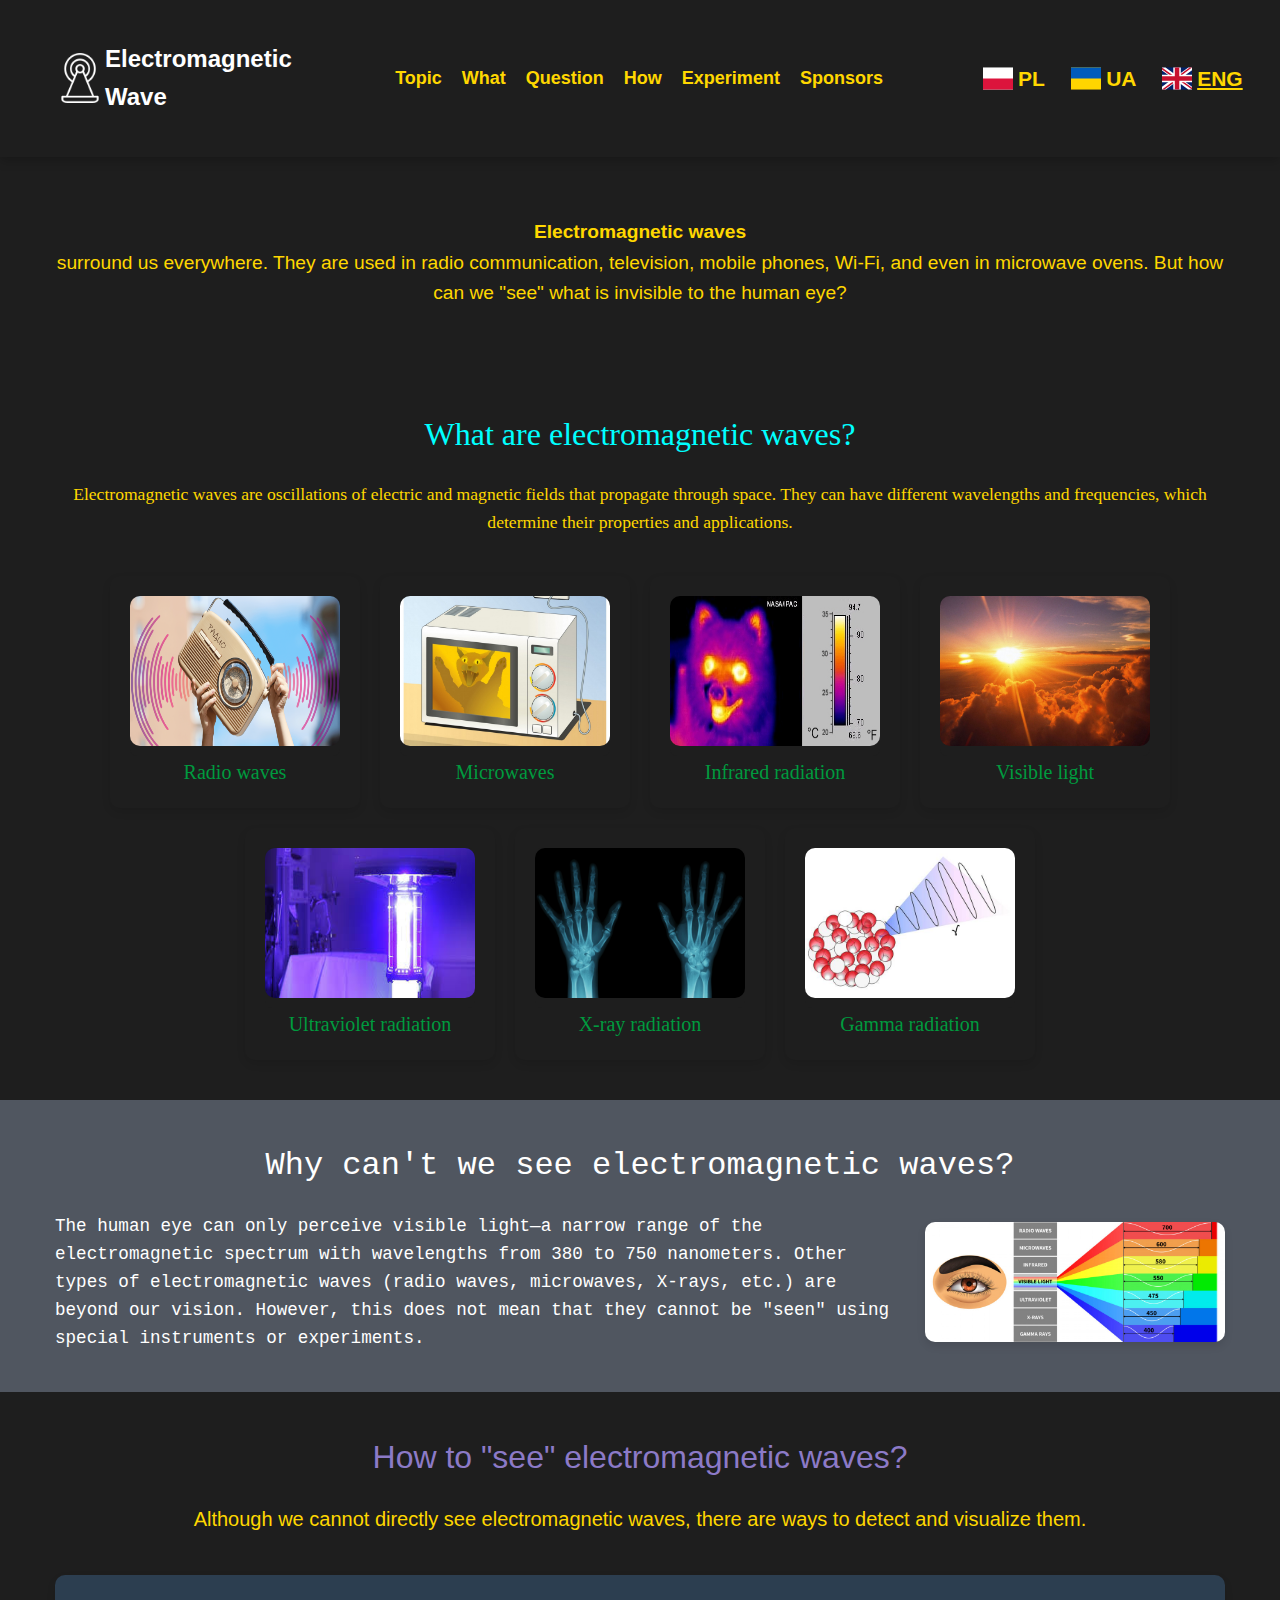
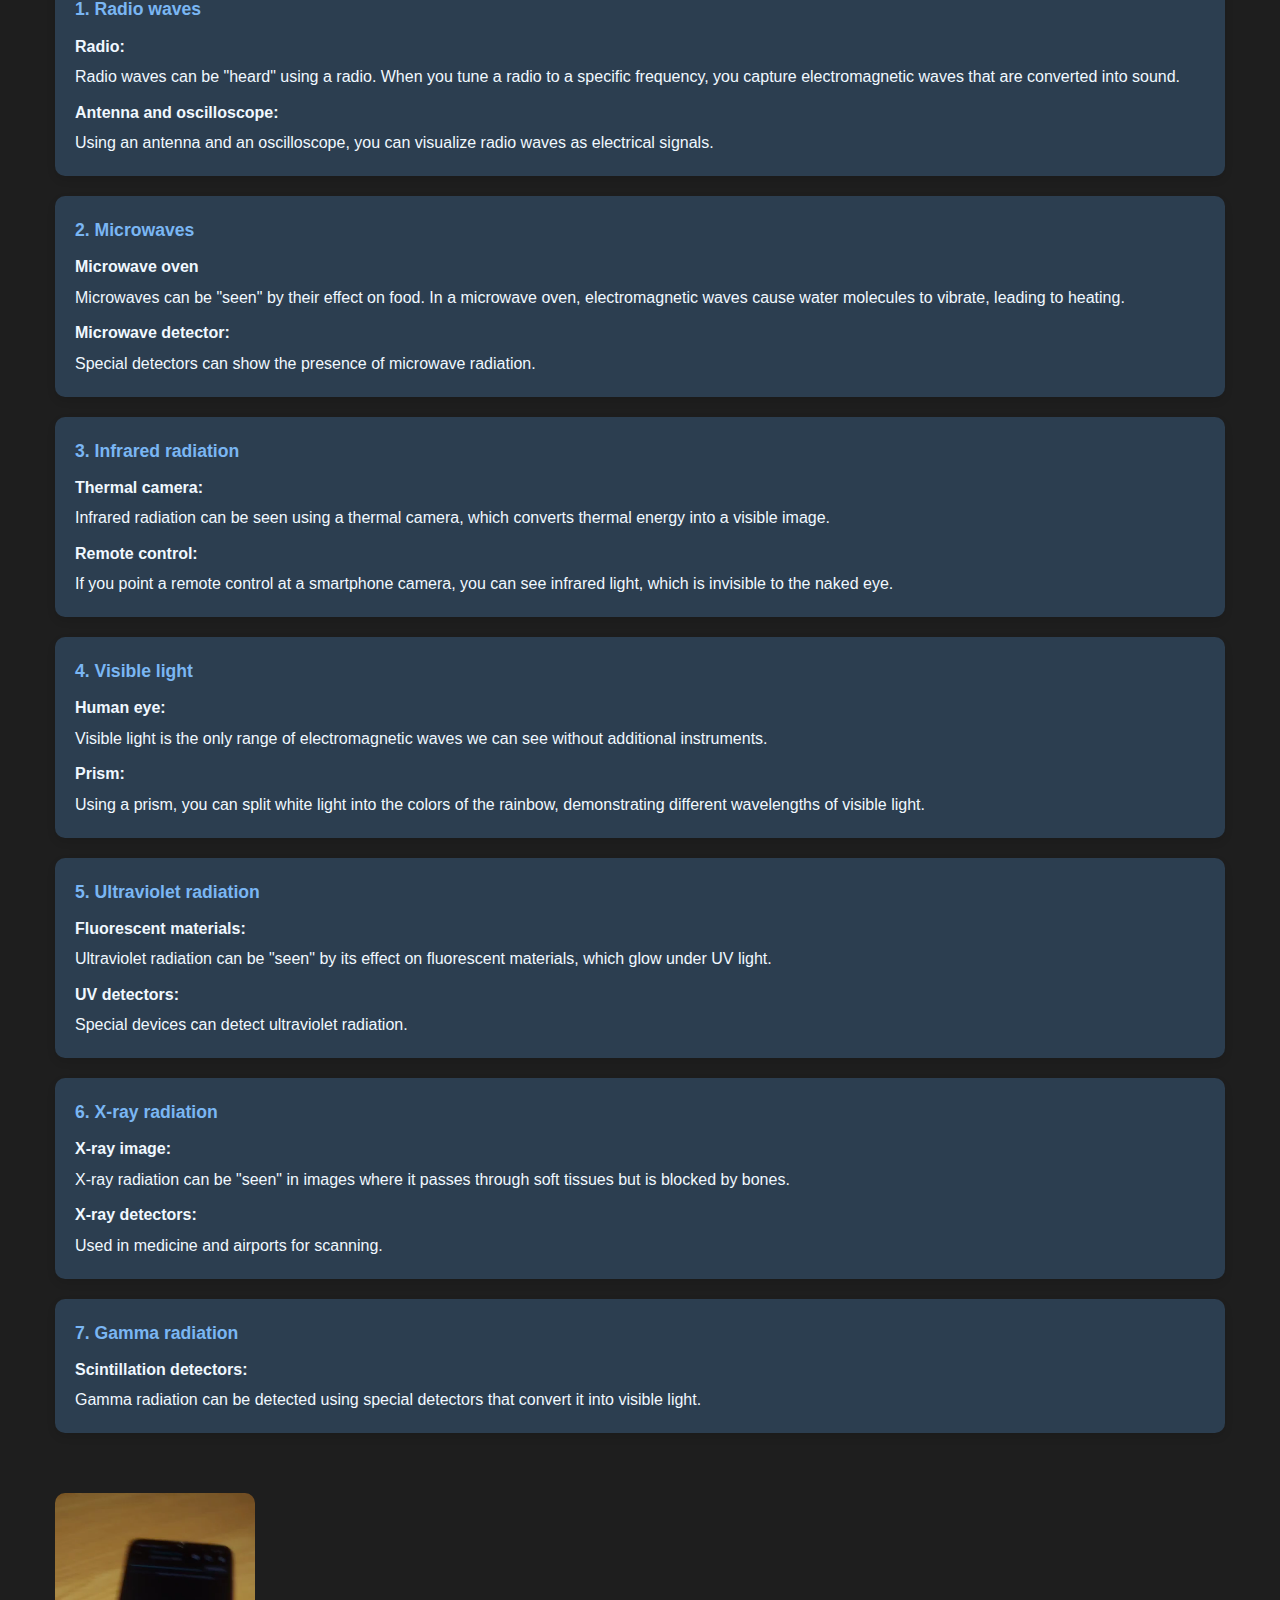
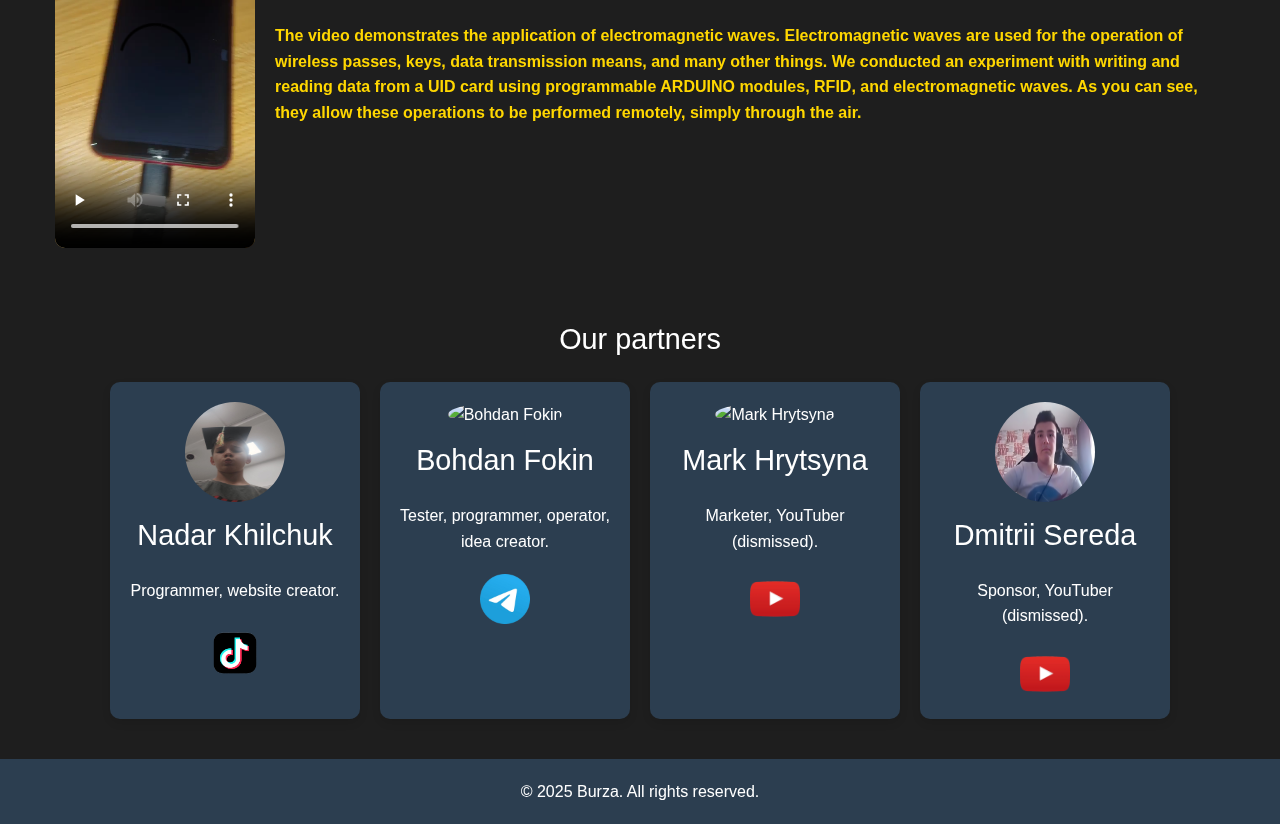
==== eng.html @ 06b34a4d "Initial commit" ====
<!DOCTYPE html>
<html lang="en">
<head>
    <meta charset="UTF-8">
    <meta name="viewport" content="width=device-width, initial-scale=1.0">
    <title>Electromagnetic Wave</title>
    <link rel="icon" type="image/png" href="./images/magnet.png">
    <link rel="stylesheet" href="./css/reset.css">
    <link rel="stylesheet" href="https://cdnjs.cloudflare.com/ajax/libs/modern-normalize/1.0.0/modern-normalize.min.css"/>
    <link rel="stylesheet" href="./css/styles.css">
</head>
<body>
    <header class="header-en">
        <div class="header-en-container container">
            <div class="header-en-block-logo">
                <a href="./index.html" class="header-en-logo">
                    <img class="header-en-image" src="./images/logo-white.png" alt="Logo">
                    <div class="header-en-logotyp">Electromagnetic Wave</div>
                </a>
            </div>
            <div class="header-en-tablet">
              <nav class="header-en-navigation">
                    <a class="header-en-link" href="#nav1">Topic</a>
                    <a class="header-en-link" href="#nav2">What</a>
                    <a class="header-en-link" href="#nav3">Question</a>
                    <a class="header-en-link" href="#nav4">How</a>
                    <a class="header-en-link" href="#nav5">Experiment</a>
                    <a class="header-en-link" href="#nav6">Sponsors</a>
                    </nav>
            <ul class="header-en-list">
                <li class="header-en-item pl-item">
                    <img src="./images/pl.svg" alt="pl">
                    <a href="./index.html" class="header-en-pl">PL</a>
                </li>
                <li class="header-en-item ua-item">
                    <img src="./images/ua.svg" alt="ua">
                    <a href="./ua.html" class="header-en-ua">UA</a>
                </li>
                <li class="header-en-item ang-item">
                    <img src="./images/gb.svg" alt="ang">
                    <a href="./eng.html" class="header-en-ang">ENG</a>
                </li>
            </ul>
        </div>
        </div>
    </header>
    <main class="page-en">
    <section id="nav1" class="start-en">
            <div class="start-en-container container">
            <h2 class="start-en-text">
                    <p class="start-en-boss-text">Electromagnetic waves</p> surround us everywhere. They are used in radio communication, television, mobile phones, Wi-Fi, and even in microwave ovens. But how can we "see" what is invisible to the human eye?
                </h2>
            </div>
    </section>
    <section id="nav2" class="overlord-en">
            <div class="overlord-en-container container">
                <div class="overlord-en-block-boss">
                    <h1 class="overlord-en-title">What are electromagnetic waves?</h1>
                    <p class="overlord-en-description">
                    Electromagnetic waves are oscillations of electric and magnetic fields that propagate through space. They can have different wavelengths and frequencies, which determine their properties and applications.
                    </p>
                </div>
                <ul class="overlord-en-list">
                    <li class="overlord-en-item">
                        <div class="overlord-en-overlay-block">
                                <img class="overlord-en-photo" src="./images/radio1.png" alt="Radio waves">
                            <div class="overlord-en-overlay">
                                <h4 class="overlord-en-description">Used to transmit signals over long distances.</h4>
                            </div>
                        </div>
                        <h4 class="overlord-en-h4">Radio waves</h4>
                    </li>
                    <li class="overlord-en-item">
                        <div class="overlord-en-overlay-block">
                                <img class="overlord-en-photo" src="./images/mikrovolny2.jpg" alt="Microwaves">
                            <div class="overlord-en-overlay">
                                <h4 class="overlord-en-description">Used in satellite communication and microwave ovens.</h4>
                            </div>
                        </div>
                        <h4 class="overlord-en-h4">Microwaves</h4>
                    </li>
                    <li class="overlord-en-item">
                        <div class="overlord-en-overlay-block">
                                <img class="overlord-en-photo" src="./images/infra3.jpg" alt="Infrared radiation">
                            <div class="overlord-en-overlay">
                                <h4 class="overlord-en-description">Used in remote controls and thermal cameras.</h4>
                            </div>
                        </div>
                        <h4 class="overlord-en-h4">Infrared radiation</h4>
                    </li>
                    <li class="overlord-en-item">
                        <div class="overlord-en-overlay-block">
                                <img class="overlord-en-photo" src="./images/svet4.png" alt="Visible light">
                            <div class="overlord-en-overlay">
                                <h4 class="overlord-en-description">The only range of electromagnetic waves we can see.</h4>
                            </div>
                        </div>
                        <h4 class="overlord-en-h4">Visible light</h4>
                    </li>
                    <li class="overlord-en-item">
                        <div class="overlord-en-overlay-block">
                                <img class="overlord-en-photo" src="./images/ultrafiolet5.jpg" alt="Ultraviolet radiation">
                            <div class="overlord-en-overlay">
                                <h4 class="overlord-en-description">Used in medicine and disinfection.</h4>
                            </div>
                        </div>
                        <h4 class="overlord-en-h4">Ultraviolet radiation</h4>
                    </li>
                    <li class="overlord-en-item">
                        <div class="overlord-en-overlay-block">
                                <img class="overlord-en-photo" src="./images/rentgen6.jpg" alt="X-ray radiation">
                            <div class="overlord-en-overlay">
                                <h4 class="overlord-en-description">Used in medicine for diagnostics.</h4>
                            </div>
                        </div>
                        <h4 class="overlord-en-h4">X-ray radiation</h4>
                    </li>
                    <li class="overlord-en-item">
                        <div class="overlord-en-overlay-block">
                                <img class="overlord-en-photo" src="./images/gamma7.jpg" alt="Gamma radiation">
                            <div class="overlord-en-overlay">
                                <h4 class="overlord-en-description">Used in scientific research and medicine.</h4>
                            </div>
                        </div>
                        <h4 class="overlord-en-h4">Gamma radiation</h4>
                    </li>
                </ul>
            </div>
    </section>
<section id="nav3" class="dragon-en">
    <div class="dragon-en-container container">
        <h2 class="dragon-en-title">Why can't we see electromagnetic waves?</h2>
        <div class="dragon-en-block">
            <p class="dragon-en-text">
            The human eye can only perceive visible light—a narrow range of the electromagnetic spectrum with wavelengths from 380 to 750 nanometers. Other types of electromagnetic waves (radio waves, microwaves, X-rays, etc.) are beyond our vision. However, this does not mean that they cannot be "seen" using special instruments or experiments.
            </p>
            <img class="dragon-en-photo" src="./images/visible-light.jpg" alt="Visible light">
        </div>
    </div>
</section>
<section id="nav4" class="hero-en">
    <div class="hero-en-container container">
        <h1 class="hero-en-title">How to "see" electromagnetic waves?</h1>
        <p class="hero-en-description">Although we cannot directly see electromagnetic waves, there are ways to detect and visualize them.</p>
<ul class="hero-en-list">
    <li class="hero-en-item">
        <h3 class="hero-en-text">1. Radio waves</h3>
        <div class="hero-en-block-text">
            <p class="hero-en-text">
                <p class="hero-en-text-big">
                    Radio:
                </p>
                Radio waves can be "heard" using a radio. When you tune a radio to a specific frequency, you capture electromagnetic waves that are converted into sound.
            </p>
            <p class="hero-en-text">
                <p class="hero-en-text-big">
                    Antenna and oscilloscope:
                </p>
                Using an antenna and an oscilloscope, you can visualize radio waves as electrical signals.
            </p>
        </div>
    </li>
    <li class="hero-en-item">
        <h3 class="hero-en-text">2. Microwaves</h3>
        <div class="hero-en-block-text">
            <p class="hero-en-text">
                <p class="hero-en-text-big">Microwave oven</p>
                Microwaves can be "seen" by their effect on food. In a microwave oven, electromagnetic waves cause water molecules to vibrate, leading to heating.
            </p>
            <p class="hero-en-text">
                <p class="hero-en-text-big">Microwave detector:</p> 
                Special detectors can show the presence of microwave radiation.
            </p>
        </div>
    </li>
    <li class="hero-en-item">
        <h3 class="hero-en-text">3. Infrared radiation</h3>
        <div class="hero-en-block-text">
            <p class="hero-en-text">
                <p class="hero-en-text-big">Thermal camera:</p>
                Infrared radiation can be seen using a thermal camera, which converts thermal energy into a visible image.
            </p>
            <p class="hero-en-text">
                <p class="hero-en-text-big">Remote control:</p> 
                If you point a remote control at a smartphone camera, you can see infrared light, which is invisible to the naked eye.
            </p>
        </div>
    </li>
    <li class="hero-en-item">
        <h3 class="hero-en-text">4. Visible light</h3>
        <div class="hero-en-block-text">
            <p class="hero-en-text">
                <p class="hero-en-text-big">Human eye:</p>
                Visible light is the only range of electromagnetic waves we can see without additional instruments.
            </p>
            <p class="hero-en-text">
                <p class="hero-en-text-big">Prism:</p> 
                Using a prism, you can split white light into the colors of the rainbow, demonstrating different wavelengths of visible light.
            </p>
        </div>
    </li>
    <li class="hero-en-item">
        <h3 class="hero-en-text">5. Ultraviolet radiation</h3>
        <div class="hero-en-block-text">
            <p class="hero-en-text">
                <p class="hero-en-text-big">Fluorescent materials:</p>
                Ultraviolet radiation can be "seen" by its effect on fluorescent materials, which glow under UV light.
            </p>
            <p class="hero-en-text">
                <p class="hero-en-text-big">UV detectors:</p> 
                Special devices can detect ultraviolet radiation.
            </p>
        </div>
    </li>
    <li class="hero-en-item">
        <h3 class="hero-en-text">6. X-ray radiation</h3>
        <div class="hero-en-block-text">
            <p class="hero-en-text">
                <p class="hero-en-text-big">X-ray image:</p>
                X-ray radiation can be "seen" in images where it passes through soft tissues but is blocked by bones.
            </p>
            <p class="hero-en-text">
                <p class="hero-en-text-big">X-ray detectors:</p> 
                Used in medicine and airports for scanning.
            </p>
        </div>
    </li>
    <li class="hero-en-item">
        <h3 class="hero-en-text">7. Gamma radiation</h3>
        <div class="hero-en-block-text">
            <p class="hero-en-text">
                <p class="hero-en-text-big">Scintillation detectors:</p>
                Gamma radiation can be detected using special detectors that convert it into visible light.
            </p>
        </div>
    </li>
</ul>
    </div>
</section>
<section id="nav5" class="hydra-en">
    <div class="hydra-en-container container">
        <div class="hydra-en-block">
            <video class="hydra-en-video" controls src="./video/eksperyment.mp4"></video>
        </div>
        <p class="hydra-en-text">
            The video demonstrates the application of electromagnetic waves. Electromagnetic waves are used for the operation of wireless passes, keys, data transmission means, and many other things. We conducted an experiment with writing and reading data from a UID card using programmable ARDUINO modules, RFID, and electromagnetic waves. As you can see, they allow these operations to be performed remotely, simply through the air.
        </p>
    </div>
</section>
<section id="nav6" class="sponsors-en">
    <div class="sponsors-en-conainer container">
       <div class="sponsors-en-wrapper">
         <h2 class="sponsors-en-title">
            Our partners
         </h2>
       </div>
       <ul class="sponsors-en-list">
          <li class="sponsors-en-item item-partners">
          <div class="sponsors-en-image">
          <img
          class="sponsors-en-photo"
          src="./images/sigma.png"
          alt="Nadar Khilchuk"
          />
          </div>
          <h3 class="sponsors-en-title">
         Nadar Khilchuk
          </h3>
          <p class="sponsors-en-text">
            Programmer, website creator.
        </p>
        <div class="sponsors-en-block-social">
        <a href="https://www.tiktok.com/@xlega4" class="sponsors-en-link" target="_blank">
          <img src="./images/logo-tt.png" alt="Logo-TikTok" class="sponsors-en-logotyp logotyp-tt">
        </a>
        </div>
          </li>
          <li class="sponsors-en-item item-partners">
             <div class="sponsors-en-image">
             <img
             class="sponsors-en-photo"
             src="./images/bodia999.png"
             alt="Bohdan Fokin"
             />
             </div>
             <h3 class="sponsors-en-title">
                Bohdan Fokin
             </h3>
             <p class="sponsors-en-text">
                Tester, programmer, operator, idea creator.
            </p>
            <div class="sponsors-en-block-social">
            <a href="https://t.me/Crypto_Panda7" class="sponsors-en-link" target="_blank">
                <img src="./images/logo-tg.png" alt="Telegram" class="sponsors-en-logotyp">
             </a>
            </div>
             </li>
          <li class="sponsors-en-item item-partners">
             <div class="sponsors-en-image">
             <img
             class="sponsors-en-photo"
             src="./images/mark.png"
             alt="Mark Hrytsyna"
             />
             </div>
             <h3 class="sponsors-en-title">
                Mark Hrytsyna
             </h3>
             <p class="sponsors-en-text">
                Marketer, YouTuber (dismissed).
            </p>
            <div class="sponsors-en-block-social">
            <a href="https://www.youtube.com/@hard3900" class="sponsors-en-link" target="_blank">
                <img src="./images/logo-yt.webp" alt="Logo-Youtube" class="sponsors-en-logotyp">
             </a>
            </div>
             </li>
             <li class="sponsors-en-item item-partners">
                <div class="sponsors-en-image">
                   <img
                   class="sponsors-en-photo"
                   src="./images/dima.png"
                   alt="Dmitrii Sereda"
                   />
                </div>
                <h3 class="sponsors-en-title">
                    Dmitrii Sereda
                </h3>
                <p class="sponsors-en-text">
                    Sponsor, YouTuber (dismissed).
                </p>
                <div class="sponsors-en-block-social">
                <a href="https://www.youtube.com/@XDIMA228" class="sponsors-en-link" target="_blank">
                     <img src="./images/logo-yt.webp" alt="Logo-Youtube" class="sponsors-en-logotyp">
                  </a>
                </div>
                </li>
          </ul>
    </div>
 </section>
</main>
<footer class="footer-en">
   <div class="footer-en-container container">
       <p>&copy; 2025 Burza. All rights reserved.</p>
   </div>
</footer>
</body>
</html>
---- css/styles.css ----
body {
    font-family: Arial, sans-serif;
    background-color: #1E1E1E;
    color: #FFD700;
    line-height: 1.6;
    margin: 0;
    padding: 0;
}
html { 
    scroll-behavior: smooth;
}

.container {
    max-width: 1200px;
	margin: 0 auto;
	padding: 0 15px;
}
a {
    text-decoration: none;
}
  
  .header-pl {
    color: #FFD700;
    padding: 40px 0;
    box-shadow: 0 4px 10px rgba(0, 0, 0, 0.2);
    display: flex;
    justify-content: space-around;
  }
  
  .header-pl-container {
    display: flex;
    justify-content: space-between;
    align-items: center;
  }
  
 
  .header-pl-logo {
    display: flex;
align-items: center;
  }
  .header-pl-image {
   display: flex;
   align-items: center;
   max-width: 50px;
   max-height: 50px;
  }
  
  .header-pl-logotyp {
    font-size: 1.5rem;
    font-weight: bold;
    color: #ffffff;
 display: flex;
 align-items: center;
  }
  .header-pl-tablet {
        display: flex;
  }
  .header-pl-navigation {
    display: flex;
    gap: 20px;
    padding-left: 50px;
    align-items: center;
font-weight: 600;
  }
  .header-pl-link {
    color: #FFD700;
    font-size: 18px;
  }
 
  
  .header-pl-list-language {
    display: flex;
    gap: 10px;
  }
  
  .header-pl-list {
    display: flex;
    gap: 40px;
    align-items: center;
    font-size: 21px;
    font-weight: 600;
}
.header-pl-item {
    display: flex;
    gap: 5px;
}
.header-pl-pl {
    color: #FFD700;
    text-decoration: underline;
}
.header-pl-ua {
    color: #FFD700;
}
.header-pl-ang {
    color: #FFD700;
}
.header-pl-pl,
.header-pl-ua,
.header-pl-ang {
    transition: color 0.5s ease;
}

.header-pl-pl:hover ,
.header-pl-ua:hover ,
.header-pl-ang:hover  {
color: #4619d0;
}
  /* 3. Стили для раздела "start-pl" */
  .start-pl {
    padding: 40px 0;
    text-align: center;
    font-family: 'Franklin Gothic Medium', 'Arial Narrow', Arial, sans-serif;
  }
  
  .start-pl-text {
    font-size: 1.2rem;
    margin: 20px 0;
  }
  .start-pl-boss-text {
 font-weight: 600;
  }
  .start-pl-photo {
    margin-top: 20px;
    border-radius: 10px;
    box-shadow: 0 4px 8px rgba(0, 0, 0, 0.1);
  }
  
  /* 4. Стили для раздела "overlord-pl" */
  .overlord-pl {
    padding: 40px 0;
    font-family: Cambria, Cochin, Georgia, Times, 'Times New Roman', serif;
  }
  
  .overlord-pl-title {
    font-size: 2rem;
    text-align: center;
    margin-bottom: 20px;
    color: aqua;
  }
  
  .overlord-pl-description {
    font-size: 1.1rem;
    text-align: center;
    margin-bottom: 40px;
  }
  .overlord-pl-h4 {
    text-align: center;
    font-size: 20px;
    color: #009a3e;
  }


  .overlord-pl-list {
    display: flex;
    flex-wrap: wrap;
    gap: 20px;
    justify-content: center;
  }
  
  .overlord-pl-item {
    border-radius: 10px;
    padding: 20px;
    width: 250px;
    text-align: center;
    box-shadow: 0 4px 8px rgba(0, 0, 0, 0.1);
  }
  
  .overlord-pl-photo {
    border-radius: 10px;
    margin-bottom: 10px;
    border-radius: 10px;
    width: 370px;
    height: 150px;
  }
  
  .overlord-pl-overlay-block {
    position: relative;
    overflow: hidden;
    border-radius: 7px;
    background-color: #1E1E1E;
  }
  
  .overlord-pl-overlay {
    position: absolute;
    top: 0;
    left: 0;
    right: 0;
    bottom: 0;
    color: #fff;
    display: flex;
    align-items: center;
    justify-content: center;
    
    opacity: 0;
    background-color: #2e1382;
    transition: opacity 0.3s ease;
   
  }
  
  .overlord-pl-overlay-block:hover .overlord-pl-overlay {
    opacity: 1;
    border-radius: 7px;
  }
  
  /* 5. Стили для раздела "dragon-pl" */
  .dragon-pl {
    font-family: 'Courier New', Courier, monospace;
    padding: 40px 0;
    background-color: #505660;
    width: 100%;
    color: #fff;
  }
  
  .dragon-pl-title {
    font-size: 2rem;
    text-align: center;
    margin-bottom: 20px;
  }
  
  .dragon-pl-block {
    display: flex;
    align-items: center;
    gap: 20px;
  }
  
  .dragon-pl-text {
    font-size: 1.1rem;
    flex: 1;
  }
  
  .dragon-pl-photo {
    width: 300px;
    border-radius: 10px;
    box-shadow: 0 4px 8px rgba(0, 0, 0, 0.1);
  }
  
  /* 6. Стили для раздела "hero-pl" */
  .hero-pl {
    padding: 40px 0;
  }
  
  .hero-pl-title {
    font-size: 2rem;
    text-align: center;
    margin-bottom: 20px;
    color: #8c7ac7;
  }
  
  .hero-pl-description {
    font-size: 20px;
    text-align: center;
    margin-bottom: 40px;
    
  }
  
  .hero-pl-list {
    display: flex;
    flex-direction: column;
    gap: 20px;
  }
  
  .hero-pl-item {
    background-color: #2c3e50;
    border-radius: 10px;
    padding: 20px;
    box-shadow: 0 4px 8px rgba(0, 0, 0, 0.1);
  }
  
  .hero-pl-text {
    font-size: 1.1rem;
    margin-bottom: 10px;
    color: #7ab6f3;
    font-weight: 600;
  }
  .hero-pl-block-text {
  color: aliceblue;
  }
  .hero-pl-text-big {
    font-weight: bold;
    margin-bottom: 5px;
  
  }
  

  .hydra-pl {
display: flex;
justify-content: center;
}
.hydra-pl-container {
    display: flex;
    align-items: center;
    gap: 20px; /* Расстояние между видео и текстом */
    margin: 20px;
}
.hydra-pl-video {
    width: 200px; /* Ширина видео */
    height: auto; /* Высота автоматически подстраивается */
    border-radius: 10px;
}
.hydra-pl-text {
font-weight: 590;
font-family: 'Lucida Sans', 'Lucida Sans Regular', 'Lucida Grande', 'Lucida Sans Unicode', Geneva, Verdana, sans-serif;
}

  /* 7. Стили для раздела "sponsors-pl" */
  .sponsors-pl {
    padding: 40px 0;
    color: #fff;
  }
  
  .sponsors-pl-title {
    font-size: 1.8rem;
    text-align: center;
    margin-bottom: 20px;
  }
  
  .sponsors-pl-list {
    display: flex;
    flex-wrap: wrap;
    gap: 20px;
    justify-content: center;
  }
  
  .sponsors-pl-item {
    background-color: #2c3e50;
    border-radius: 10px;
    padding: 20px;
    width: 250px;
    text-align: center;
    box-shadow: 0 4px 8px rgba(0, 0, 0, 0.1);
  }
  
  .sponsors-pl-image img {
    /* border-radius: 50%;
    width: 100px;
    height: 100px;
    margin-bottom: 10px; */
  }
  
.sponsors-pl-photo {
    border-radius: 50%;
    width: 100px;
    height: 100px;
    margin-bottom: 10px;
}
  
  .sponsors-pl-text {
    font-size: 1rem;
    margin-bottom: 10px;
  }
  
  .sponsors-pl-text a {
    display: inline-block;
    margin-top: 10px;
  }
  
.sponsors-pl-block-social {
    display: flex;
    align-content: flex-end;
    justify-content: center;
}

.sponsors-pl-logotyp {
    width: 50px;
    height: 50px;
  
}
.logotyp-tt {
    width: 120px;
    height: 60px;
}
.sponsors-pl-link {
    display: flex;
    justify-content: center;
    align-items: flex-end;
    padding-top: 10px;
}
  /* 8. Стили для подвала (footer) */
  .footer-pl {
    background-color: #2c3e50;
    color: #fff;
    padding: 20px 0;
    text-align: center;
  }
  
  .footer-pl p {
    margin: 0;
    font-size: 1rem;
  }
  




  .header-ua {
    color: #FFD700;
    padding: 40px 0;
    box-shadow: 0 4px 10px rgba(0, 0, 0, 0.2);
    display: flex;
    justify-content: space-around;
}

.header-ua-container {
    display: flex;
    justify-content: space-between;
    align-items: center;
}

.header-ua-logo {
    display: flex;
    align-items: center;
}

.header-ua-image {
    display: flex;
    align-items: center;
    max-width: 50px;
    max-height: 50px;
}

.header-ua-logotyp {
    font-size: 1.5rem;
    font-weight: bold;
    color: #ffffff;
    display: flex;
    align-items: center;
}
.header-ua-tablet {
    display: flex;
}
.header-ua-navigation {
    display: flex;
    gap: 20px;
    padding-left: 50px;
    align-items: center;
font-weight: 600;
}

.header-ua-link {
    color: #FFD700;
    font-size: 18px;
}

.header-ua-list-language {
    display: flex;
    gap: 10px;
}

.header-ua-list {
    display: flex;
    gap: 40px;
    align-items: center;
    font-size: 21px;
    font-weight: 600;
}

.header-ua-item {
    display: flex;
    gap: 5px;
}

.header-ua-ua {
    color: #FFD700;
    text-decoration: underline;
}

.header-ua-pl {
    color: #FFD700;
}

.header-ua-ang {
    color: #FFD700;
}

.header-ua-ua,
.header-ua-pl,
.header-ua-ang {
    transition: color 0.5s ease;
}

.header-ua-ua:hover,
.header-ua-pl:hover,
.header-ua-ang:hover {
    color: #4619d0;
}

.start-ua {
    padding: 40px 0;
    text-align: center;
    font-family: 'Franklin Gothic Medium', 'Arial Narrow', Arial, sans-serif;
}

.start-ua-text {
    font-size: 1.2rem;
    margin: 20px 0;
}

.start-ua-boss-text {
    font-weight: 600;
}

.start-ua-photo {
    margin-top: 20px;
    border-radius: 10px;
    box-shadow: 0 4px 8px rgba(0, 0, 0, 0.1);
}

.overlord-ua {
    padding: 40px 0;
    font-family: Cambria, Cochin, Georgia, Times, 'Times New Roman', serif;
}

.overlord-ua-title {
    font-size: 2rem;
    text-align: center;
    margin-bottom: 20px;
    color: aqua;
}

.overlord-ua-description {
    font-size: 1.1rem;
    text-align: center;
    margin-bottom: 40px;
}

.overlord-ua-h4 {
    text-align: center;
    font-size: 20px;
    color: #009a3e;
}

.overlord-ua-list {
    display: flex;
    flex-wrap: wrap;
    gap: 20px;
    justify-content: center;
}

.overlord-ua-item {
    border-radius: 10px;
    padding: 20px;
    width: 275px;
    text-align: center;
    box-shadow: 0 4px 8px rgba(0, 0, 0, 0.1);
}

.overlord-ua-photo {
    border-radius: 10px;
    margin-bottom: 10px;
    border-radius: 10px;
    width: 370px;
    height: 150px;
}

.overlord-ua-overlay-block {
    position: relative;
    overflow: hidden;
    border-radius: 7px;
    background-color: #1E1E1E;
}

.overlord-ua-overlay {
    position: absolute;
    top: 0;
    left: 0;
    right: 0;
    bottom: 0;
    color: #fff;
    display: flex;
    align-items: center;
    justify-content: center;
    opacity: 0;
    background-color: #2e1382;
    transition: opacity 0.3s ease;
}

.overlord-ua-overlay-block:hover .overlord-ua-overlay {
    opacity: 1;
    border-radius: 7px;
}

.dragon-ua {
    padding: 40px 0;
    background-color: #505660;
    color: #fff;
    font-family: 'Courier New', Courier, monospace;
}

.dragon-ua-title {
    font-size: 2rem;
    text-align: center;
    margin-bottom: 20px;
}

.dragon-ua-block {
    display: flex;
    align-items: center;
    gap: 20px;
}

.dragon-ua-text {
    font-size: 1.1rem;
    flex: 1;
}

.dragon-ua-photo {
    width: 300px;
    border-radius: 10px;
    box-shadow: 0 4px 8px rgba(0, 0, 0, 0.1);
}

.hero-ua {
    padding: 40px 0;
}

.hero-ua-title {
    font-size: 2rem;
    text-align: center;
    margin-bottom: 20px;
    color: #8c7ac7;
}

.hero-ua-description {
    font-size: 20px;
    text-align: center;
    margin-bottom: 40px;
}

.hero-ua-list {
    display: flex;
    flex-direction: column;
    gap: 20px;
}

.hero-ua-item {
    background-color: #2c3e50;
    border-radius: 10px;
    padding: 20px;
    box-shadow: 0 4px 8px rgba(0, 0, 0, 0.1);
}

.hero-ua-text {
    font-size: 1.1rem;
    margin-bottom: 10px;
    color: #7ab6f3;
    font-weight: 600;
}

.hero-ua-block-text {
    color: aliceblue;
}

.hero-ua-text-big {
    font-weight: bold;
    margin-bottom: 5px;
}

.hydra-ua {
    display: flex;
    justify-content: center;
    }
    .hydra-ua-container {
        display: flex;
        align-items: center;
        gap: 20px; /* Расстояние между видео и текстом */
        margin: 20px;
    }
    .hydra-ua-video {
        width: 200px; /* Ширина видео */
        height: auto; /* Высота автоматически подстраивается */
        border-radius: 10px;
    }
    .hydra-ua-text {
    font-weight: 590;
    font-family: 'Lucida Sans', 'Lucida Sans Regular', 'Lucida Grande', 'Lucida Sans Unicode', Geneva, Verdana, sans-serif;
    }


.sponsors-ua {
    padding: 40px 0;
    color: #fff;
}

.sponsors-ua-title {
    font-size: 1.8rem;
    text-align: center;
    margin-bottom: 20px;
}

.sponsors-ua-list {
    display: flex;
    flex-wrap: wrap;
    gap: 20px;
    justify-content: center;
}

.sponsors-ua-item {
    background-color: #2c3e50;
    border-radius: 10px;
    padding: 20px;
    width: 250px;
    text-align: center;
    box-shadow: 0 4px 8px rgba(0, 0, 0, 0.1);
}

.sponsors-ua-photo {
    border-radius: 50%;
    width: 100px;
    height: 100px;
    margin-bottom: 10px;
}

.sponsors-ua-text {
    font-size: 1rem;
    margin-bottom: 10px;
}

.sponsors-ua-text a {
    display: inline-block;
    margin-top: 10px;
}

.sponsors-ua-block-social {
    display: flex;
    align-content: flex-end;
    justify-content: center;
}

.sponsors-ua-logotyp {
    width: 50px;
    height: 50px;
}

.logotyp-tt {
    width: 120px;
    height: 60px;
}

.sponsors-ua-link {
    display: flex;
    justify-content: center;
    align-items: flex-end;
    padding-top: 10px;
}

.footer-ua {
    background-color: #2c3e50;
    color: #fff;
    padding: 20px 0;
    text-align: center;
}

.footer-ua p {
    margin: 0;
    font-size: 1rem;
}



























.header-en {
    color: #FFD700;
    padding: 40px 0;
    box-shadow: 0 4px 10px rgba(0, 0, 0, 0.2);
    display: flex;
    justify-content: space-around;
}

.header-en-container {
    display: flex;
    justify-content: space-between;
    align-items: center;
}

.header-en-logo {
    display: flex;
    align-items: center;
}

.header-en-image {
    display: flex;
    align-items: center;
    max-width: 50px;
    max-height: 50px;
}

.header-en-logotyp {
    font-size: 1.5rem;
    font-weight: bold;
    color: #ffffff;
    display: flex;
    align-items: center;
}
.header-en-tablet {
display: flex;

}
.header-en-navigation {
    display: flex;
    gap: 20px;
    padding-left: 50px;
    align-items: center;
font-weight: 600;
}

.header-en-link {
    color: #FFD700;
    font-size: 18px;
}

.header-en-list-language {
    display: flex;
    gap: 10px;
}

.header-en-list {
    display: flex;
    gap: 40px;
    align-items: center;
    font-size: 21px;
    font-weight: 600;
}

.header-en-item {
    display: flex;
    gap: 5px;
}

.header-en-ang {
    color: #FFD700;
    text-decoration: underline;
}

.header-en-ua {
    color: #FFD700;
}

.header-en-pl {
    color: #FFD700;
}

.header-en-ang,
.header-en-ua,
.header-en-pl {
    transition: color 0.5s ease;
}

.header-en-ang:hover,
.header-en-ua:hover,
.header-en-pl:hover {
    color: #4619d0;
}

.start-en {
    padding: 40px 0;
    text-align: center;
    font-family: 'Franklin Gothic Medium', 'Arial Narrow', Arial, sans-serif;
}

.start-en-text {
    font-size: 1.2rem;
    margin: 20px 0;
}

.start-en-boss-text {
    font-weight: 600;
}

.start-en-photo {
    margin-top: 20px;
    border-radius: 10px;
    box-shadow: 0 4px 8px rgba(0, 0, 0, 0.1);
}

.overlord-en {
    padding: 40px 0;
    font-family: Cambria, Cochin, Georgia, Times, 'Times New Roman', serif;
}

.overlord-en-title {
    font-size: 2rem;
    text-align: center;
    margin-bottom: 20px;
    color: aqua;
}

.overlord-en-description {
    font-size: 1.1rem;
    text-align: center;
    margin-bottom: 40px;
}

.overlord-en-h4 {
    text-align: center;
    font-size: 20px;
    color: #009a3e;
}

.overlord-en-list {
    display: flex;
    flex-wrap: wrap;
    gap: 20px;
    justify-content: center;
}

.overlord-en-item {
    border-radius: 10px;
    padding: 20px;
    width: 250px;
    text-align: center;
    box-shadow: 0 4px 8px rgba(0, 0, 0, 0.1);
}

.overlord-en-photo {
    border-radius: 10px;
    margin-bottom: 10px;
    border-radius: 10px;
    width: 370px;
    height: 150px;
}

.overlord-en-overlay-block {
    position: relative;
    overflow: hidden;
    border-radius: 7px;
    background-color: #1E1E1E;
}

.overlord-en-overlay {
    position: absolute;
    top: 0;
    left: 0;
    right: 0;
    bottom: 0;
    color: #fff;
    display: flex;
    align-items: center;
    justify-content: center;
    opacity: 0;
    background-color: #2e1382;
    transition: opacity 0.3s ease;
}

.overlord-en-overlay-block:hover .overlord-en-overlay {
    opacity: 1;
    border-radius: 7px;
}

.dragon-en {
    padding: 40px 0;
    background-color: #505660;
    color: #fff;
    font-family: 'Courier New', Courier, monospace;
}

.dragon-en-title {
    font-size: 2rem;
    text-align: center;
    margin-bottom: 20px;
}

.dragon-en-block {
    display: flex;
    align-items: center;
    gap: 20px;
}

.dragon-en-text {
    font-size: 1.1rem;
    flex: 1;
}

.dragon-en-photo {
    width: 300px;
    border-radius: 10px;
    box-shadow: 0 4px 8px rgba(0, 0, 0, 0.1);
}

.hero-en {
    padding: 40px 0;
}

.hero-en-title {
    font-size: 2rem;
    text-align: center;
    margin-bottom: 20px;
    color: #8c7ac7;
}

.hero-en-description {
    font-size: 20px;
    text-align: center;
    margin-bottom: 40px;
}

.hero-en-list {
    display: flex;
    flex-direction: column;
    gap: 20px;
}

.hero-en-item {
    background-color: #2c3e50;
    border-radius: 10px;
    padding: 20px;
    box-shadow: 0 4px 8px rgba(0, 0, 0, 0.1);
}

.hero-en-text {
    font-size: 1.1rem;
    margin-bottom: 10px;
    color: #7ab6f3;
    font-weight: 600;
}

.hero-en-block-text {
    color: aliceblue;
}

.hero-en-text-big {
    font-weight: bold;
    margin-bottom: 5px;
}



.hydra-en {
    display: flex;
    justify-content: center;
    }
    .hydra-en-container {
        display: flex;
        align-items: center;
        gap: 20px; /* Расстояние между видео и текстом */
        margin: 20px;
    }
    .hydra-en-video {
        width: 200px; /* Ширина видео */
        height: auto; /* Высота автоматически подстраивается */
        border-radius: 10px;
    }
    .hydra-en-text {
    font-weight: 590;
    font-family: 'Lucida Sans', 'Lucida Sans Regular', 'Lucida Grande', 'Lucida Sans Unicode', Geneva, Verdana, sans-serif;
    }


.sponsors-en {
    padding: 40px 0;
    color: #fff;
}

.sponsors-en-title {
    font-size: 1.8rem;
    text-align: center;
    margin-bottom: 20px;
}

.sponsors-en-list {
    display: flex;
    flex-wrap: wrap;
    gap: 20px;
    justify-content: center;
}

.sponsors-en-item {
    background-color: #2c3e50;
    border-radius: 10px;
    padding: 20px;
    width: 250px;
    text-align: center;
    box-shadow: 0 4px 8px rgba(0, 0, 0, 0.1);
}

.sponsors-en-photo {
    border-radius: 50%;
    width: 100px;
    height: 100px;
    margin-bottom: 10px;
}

.sponsors-en-text {
    font-size: 1rem;
    margin-bottom: 10px;
}

.sponsors-en-text a {
    display: inline-block;
    margin-top: 10px;
}

.sponsors-en-block-social {
    display: flex;
    align-content: flex-end;
    justify-content: center;
}

.sponsors-en-logotyp {
    width: 50px;
    height: 50px;
}

.logotyp-tt {
    width: 120px;
    height: 60px;
}

.sponsors-en-link {
    display: flex;
    justify-content: center;
    align-items: flex-end;
    padding-top: 10px;
}

.footer-en {
    background-color: #2c3e50;
    color: #fff;
    padding: 20px 0;
    text-align: center;
}

.footer-en p {
    margin: 0;
    font-size: 1rem;
}





/* Медиазапросы для планшетов (ширина экрана до 1024px) */
@media (max-width: 1024px) {
    .header-pl-container {
        flex-direction: column;
        align-items: center;
    }

    .header-pl-navigation {
        padding-left: 0;
        margin-top: 20px;
    }

    .header-pl-list {
        padding-left: 0;
        margin-top: 20px;
    }

    .overlord-pl-item {
        width: 45%;
    }
    .dragon-pl-block {
        flex-direction: column;
        text-align: center;
    }

    .dragon-pl-photo {
        width: 100%;
        max-width: 400px;
    }

    .hero-pl-item {
        width: 100%;
    }

    .sponsors-pl-item {
        width: 45%;
    }
}

/* Медиазапросы для телефонов (ширина экрана до 768px) */
@media (max-width: 768px) {
    .header-pl-container {
        flex-direction: column;
        align-items: center;
    }

    .header-pl-navigation {
        flex-direction: column;
        gap: 10px;
        padding-left: 0;
        margin-top: 20px;
    }

    .header-pl-list {
        flex-direction: column;
        gap: 10px;
        padding-left: 0;
        margin-top: 20px;
    }

    .overlord-pl-item {
        width: 275px;
    }

    .dragon-pl-block {
        flex-direction: column;
        text-align: center;
    }
.overlord-pl-photo {
   width: 370px;
   height: 150px; 
}
    .dragon-pl-photo {
        width: 100%;
        max-width: 300px;
    }

    .hero-pl-item {
        width: 100%;
    }

    .sponsors-pl-item {
        width: 100%;
    }

    .sponsors-pl-list {
        flex-direction: column;
        align-items: center;
    }

    .sponsors-pl-item {
        width: 80%;
    }

    .footer-pl {
        padding: 10px 0;
    }

    .footer-pl p {
        font-size: 0.9rem;
    }
}

/* Медиазапросы для очень маленьких экранов (ширина экрана до 480px) */
@media (max-width: 480px) {
    .header-pl-logotyp {
        font-size: 1.2rem;
    }

    .header-pl-link {
        font-size: 16px;
    }

    .start-pl-text {
        font-size: 1rem;
    }

    .overlord-pl-title {
        font-size: 1.5rem;
    }

    .overlord-pl-description {
        font-size: 1rem;
    }

    .overlord-pl-h4 {
        font-size: 18px;
    }

    .dragon-pl-title {
        font-size: 1.5rem;
    }

    .dragon-pl-text {
        font-size: 1rem;
    }

    .hero-pl-title {
        font-size: 1.5rem;
    }

    .hero-pl-description {
        font-size: 1rem;
    }

    .hero-pl-text {
        font-size: 1rem;
    }

    .sponsors-pl-title {
        font-size: 1.5rem;
    }

    .sponsors-pl-text {
        font-size: 0.9rem;
    }

    .footer-pl p {
        font-size: 0.8rem;
    }

    .hydra-pl-video {
        width: 150px;
        height: auto;
        border-radius: 10px;
    }




    .header-pl-tablet {
        display: flex;
        align-items: center;
        justify-content: space-between;
        gap: 100px;
    }
    .header-en-tablet {
        display: flex;
        flex-direction: column;
        align-items: center;
        justify-content: space-between;
        gap: 100px;
    }
    .header-ua-tablet {
       width: 100%;
        display: flex;
        flex-direction: row;
        align-items: center;
        justify-content: space-between;
    }

    .header-ua-navigation {
        display: flex;
        flex-direction: column;
    }
    
    .header-ua-list {
        display: flex;
        flex-direction: column;
        gap: 10px;
    }
    .header-en-tablet {
        width: 100%;
         display: flex;
         flex-direction: row;
         align-items: center;
         justify-content: space-between;
     }
 
     .header-en-navigation {
         display: flex;
         flex-direction: column;
     }
     
     .header-en-list {
         display: flex;
         flex-direction: column;
         gap: 10px;
     }



}


@media (min-width: 769px) { 
    .header-pl-tablet {
        display: flex;
        align-items: center;
        justify-content: space-between;
        gap: 100px;
    }
    .header-ua-tablet {
        display: flex;
        align-items: center;
        justify-content: space-between;
        gap: 100px;
    }
    .header-en-tablet {
        display: flex;
        align-items: center;
        justify-content: space-between;
        gap: 100px;
    }
}


@media (max-width: 768px) { 
.header-ua {
}
.header-ua-container {
    display: flex;
    flex-direction: column;
}
.header-en-container {
    display: flex;
    flex-direction: column;
}
    .header-pl-tablet {
        display: flex;
        align-items: center;
        justify-content: space-between;
        gap: 100px;
    }
    .header-en-tablet {
        width: 100%;
        display: flex;
        flex-direction: row;
        align-items: center;
        justify-content: space-between;
        flex-wrap: wrap;
    }
    .header-ua-tablet {
       width: 100%;
        display: flex;
        flex-direction: row;
        align-items: center;
        justify-content: space-between;
        flex-wrap: wrap;
    }

    .header-ua-navigation {
        display: flex;
        flex-direction: row;
       padding-left: 10px;
        font-size: 13px;
        gap: 10px;
    }
    
    .header-ua-list {
        display: flex;
        flex-direction: row;
        gap: 10px;
        padding-left: 120px;
    }
    .header-en-tablet {
        width: 100%;
         display: flex;
         flex-direction: row;
         align-items: center;
         justify-content: space-between;
     }
 
     .header-en-navigation {
        display: flex;
        flex-direction: row;
       padding-left: 10px;
        font-size: 13px;
        gap: 10px;
     }
     
     .header-en-list {
        display: flex;
        flex-direction: row;
        gap: 10px;
        padding-left: 120px;
     }

    .overlord-pl-photo {
        border-radius: 10px;
        width: 370px;
        height: 150px;
    }
    .overlord-ua-photo {
        border-radius: 10px;
        width: 370px;
        height: 150px;
    }
    .overlord-en-photo {
        border-radius: 10px;
        width: 420px;
        height: 150px;
    }

.dragon-ua-block {
    display: flex;
    flex-direction: column;
}
.dragon-en-block {
    display: flex;
    flex-direction: column;
}
.dragon-pl-block {
    display: flex;
    flex-direction: column;
}
}
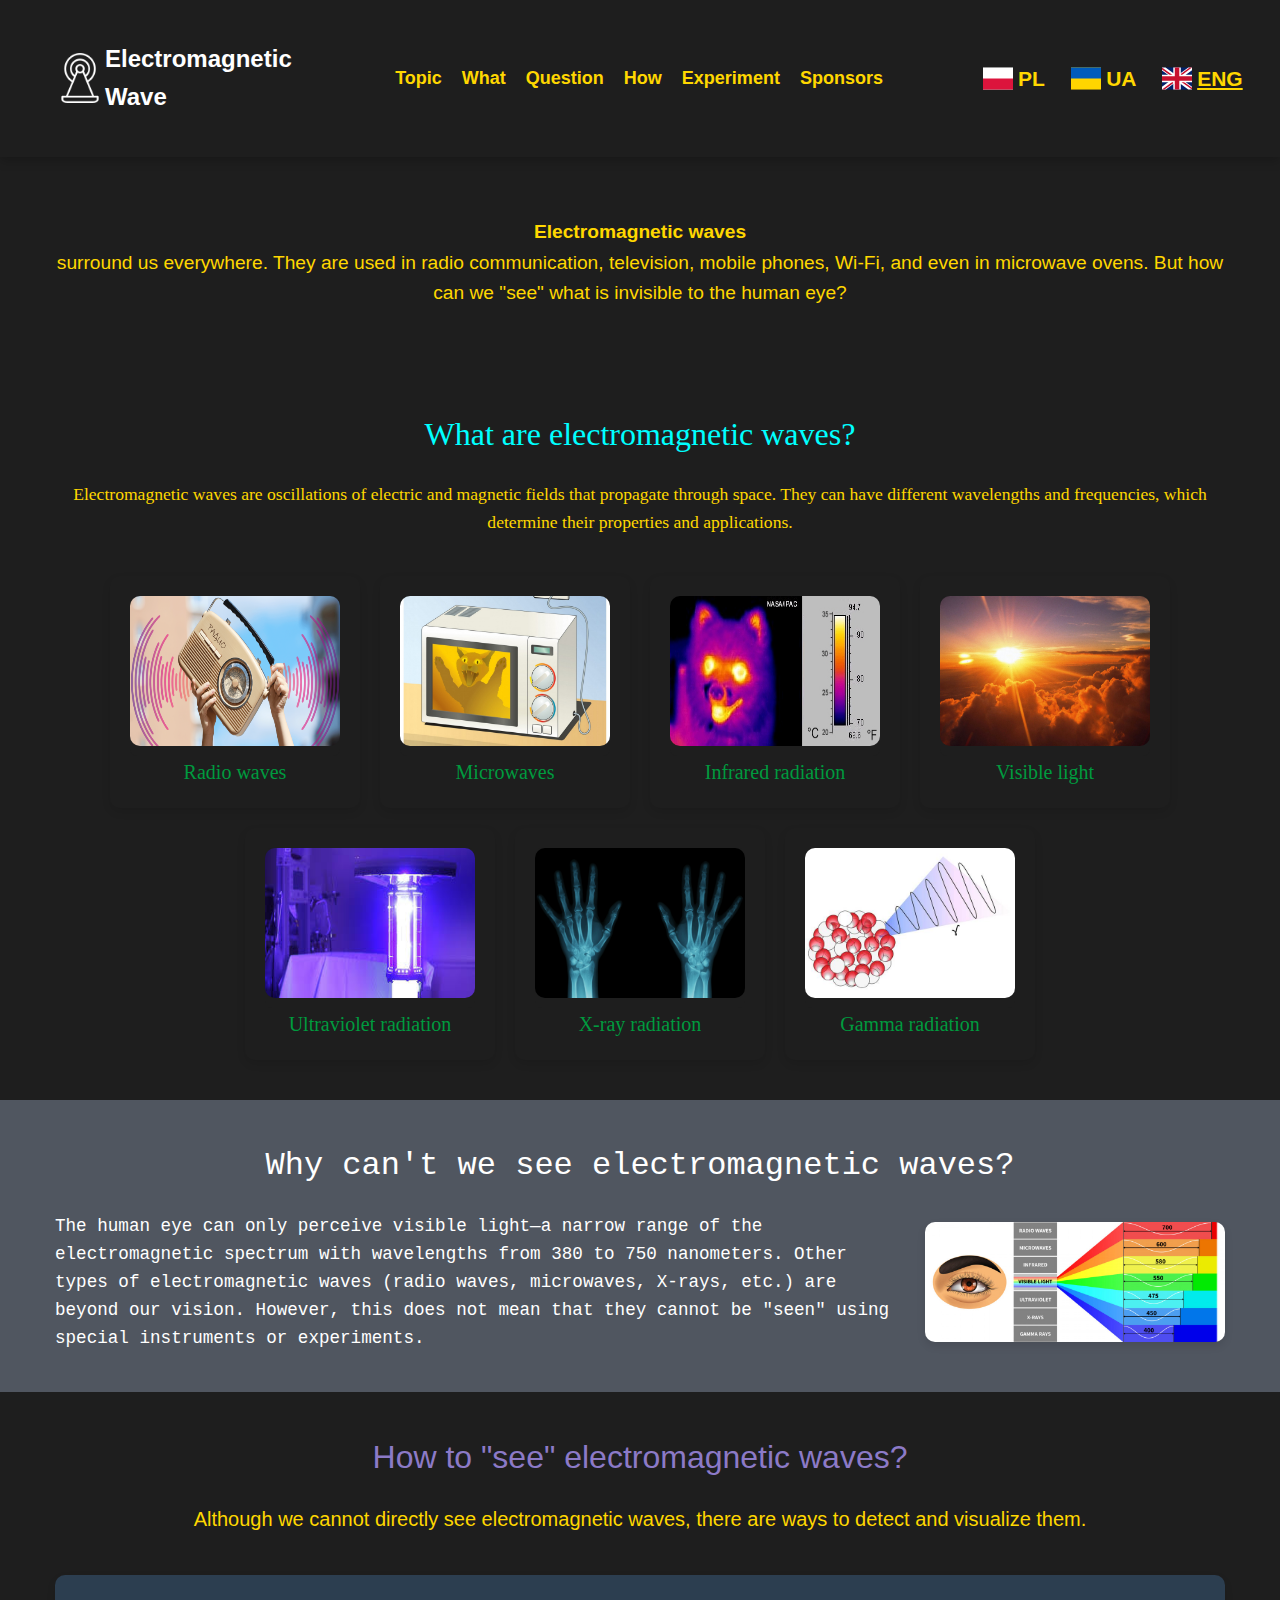
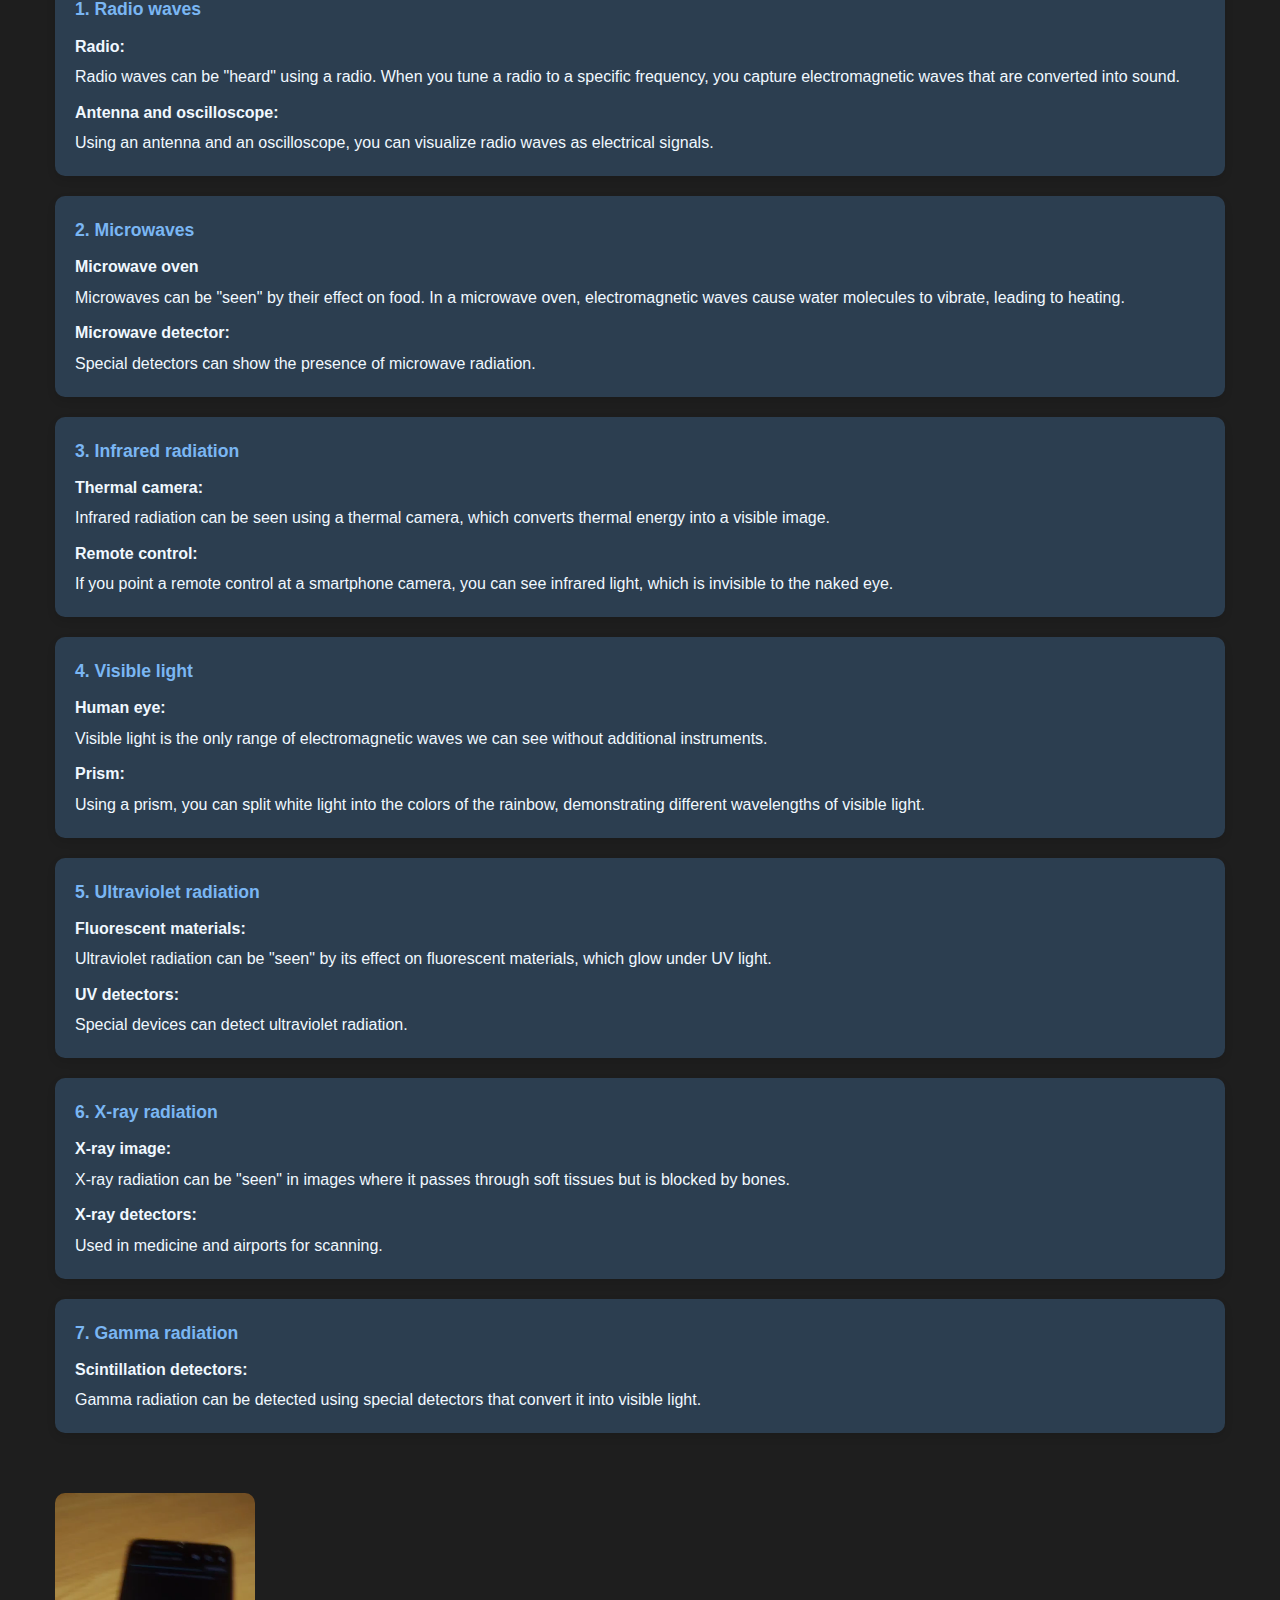
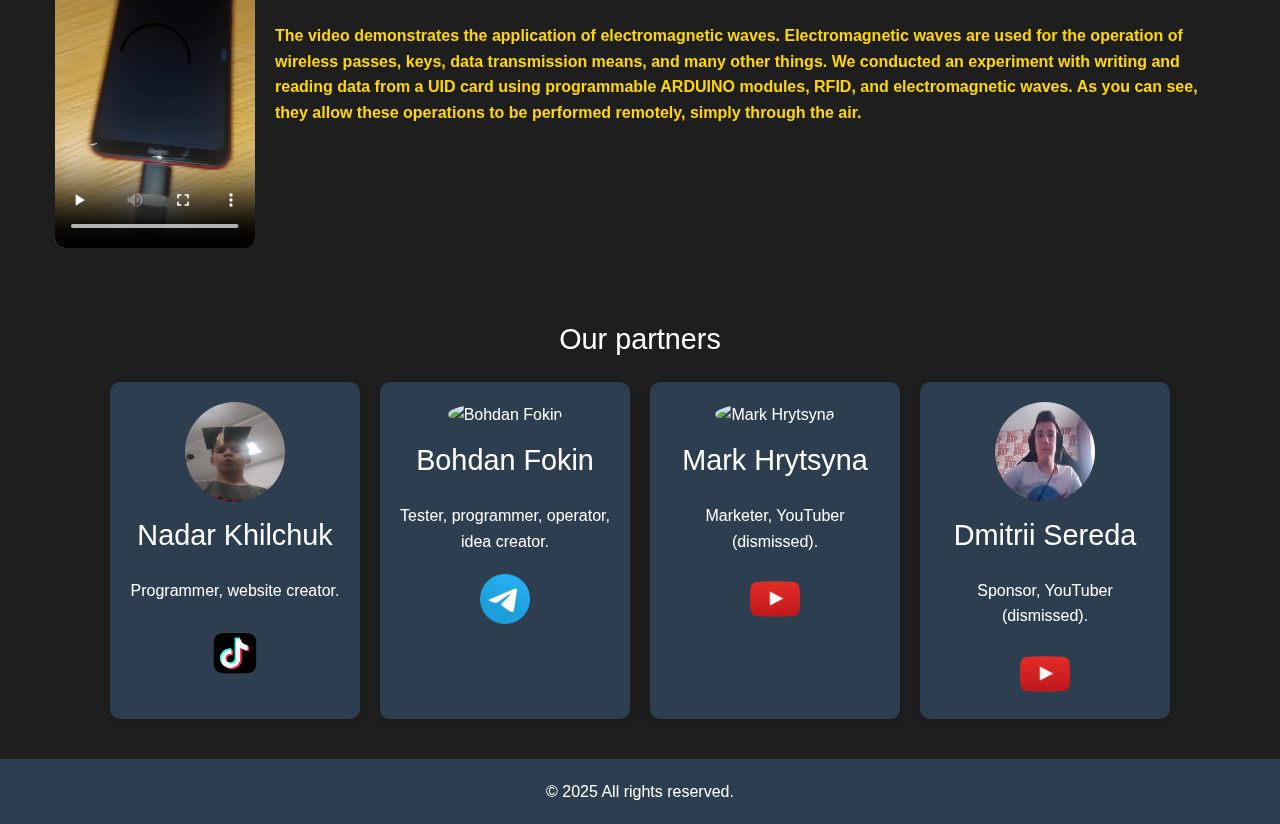
==== commit b009df78: "Update eng.html" ====
--- a/eng.html
+++ b/eng.html
@@ -341,8 +341,8 @@
 </main>
 <footer class="footer-en">
    <div class="footer-en-container container">
-       <p>&copy; 2025 Burza. All rights reserved.</p>
+       <p>&copy; 2025 All rights reserved.</p>
    </div>
 </footer>
 </body>
-</html>+</html>
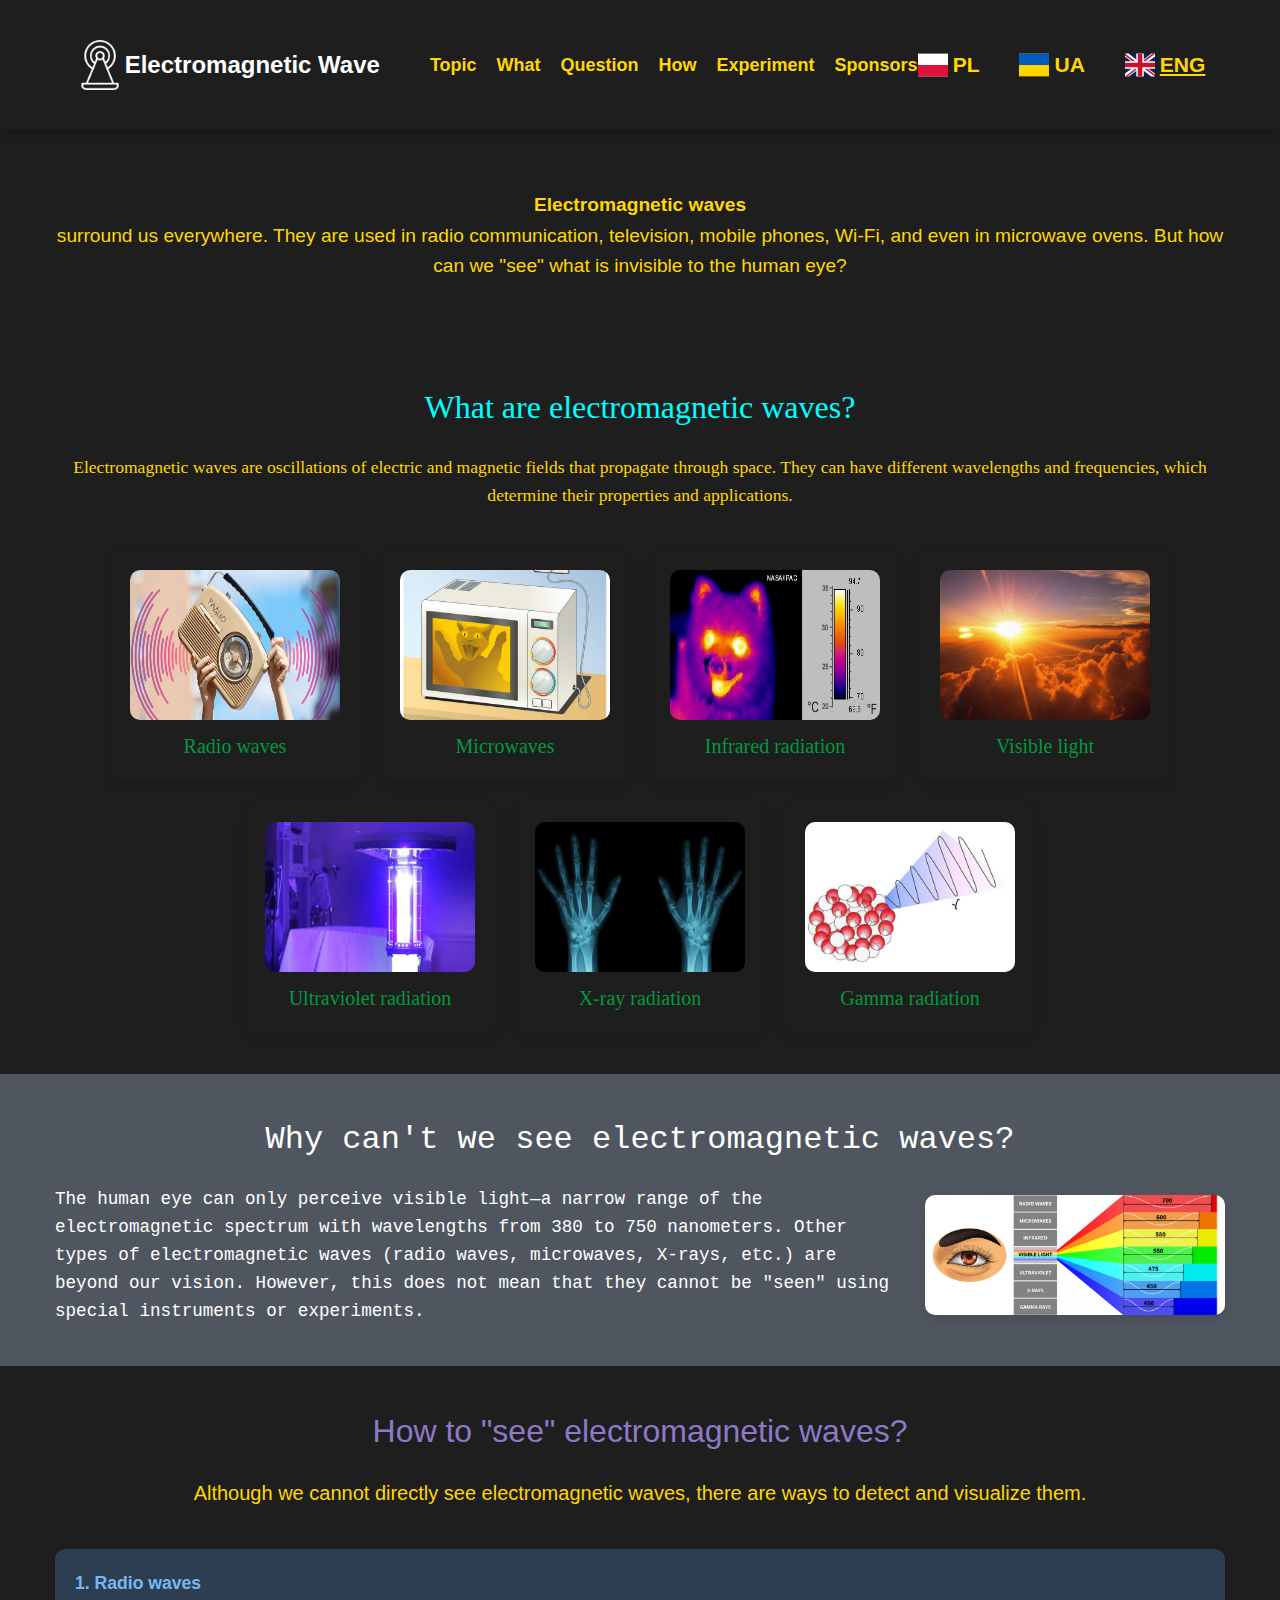
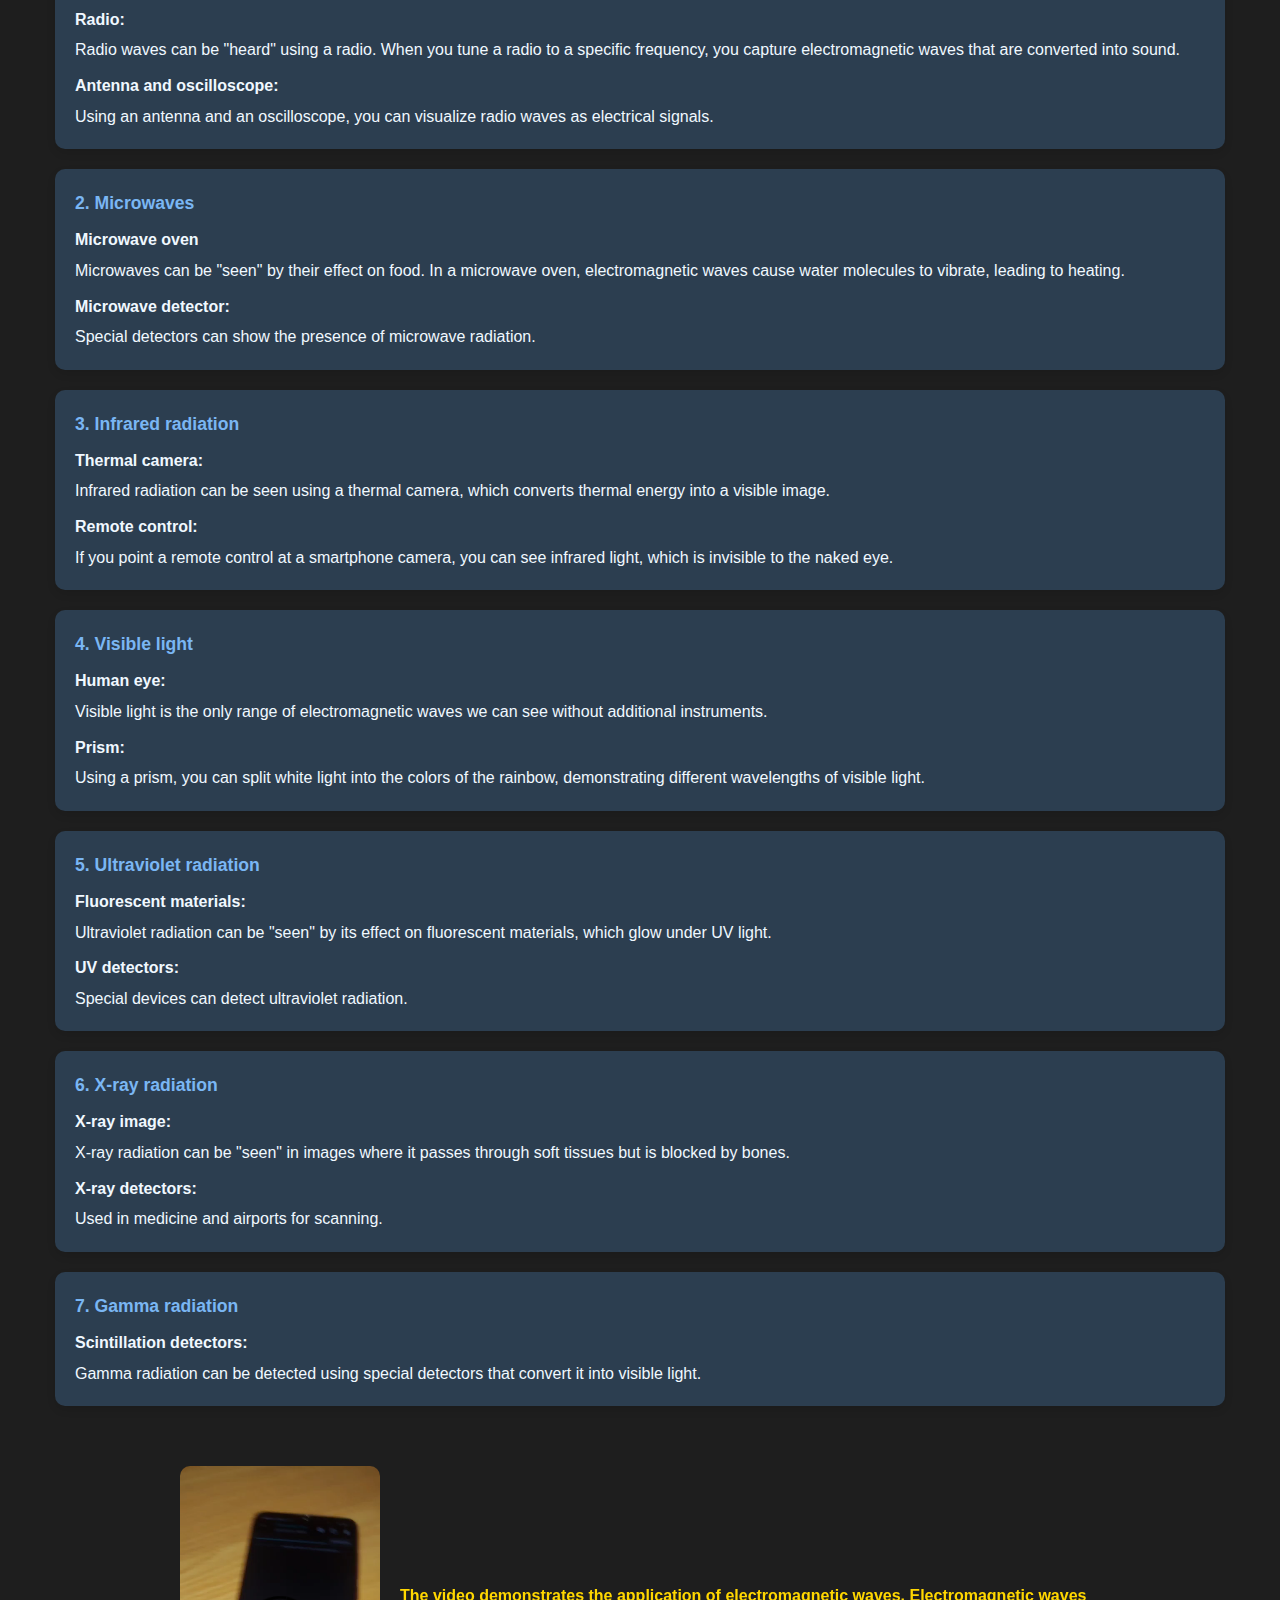
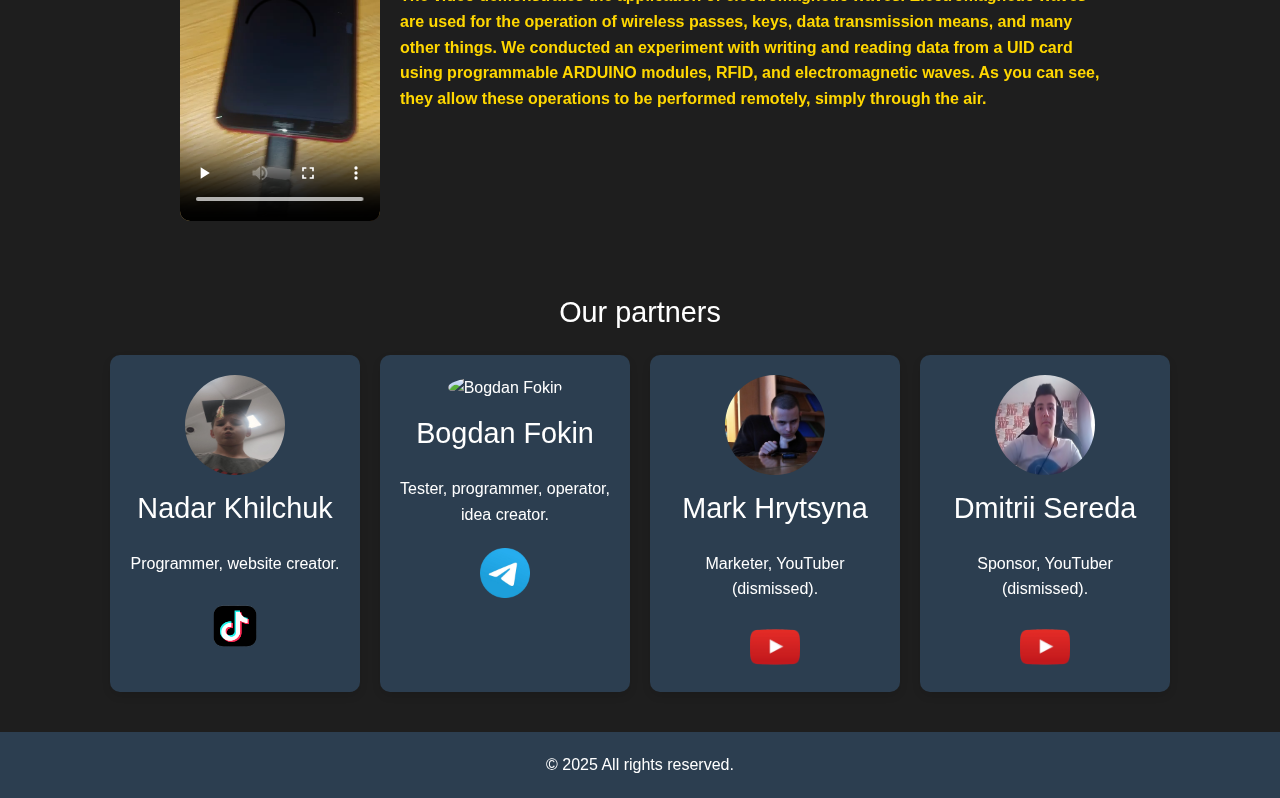
==== commit 9985e24b: "Update eng.html" ====
--- a/eng.html
+++ b/eng.html
@@ -280,11 +280,11 @@
              <img
              class="sponsors-en-photo"
              src="./images/bodia999.png"
-             alt="Bohdan Fokin"
+             alt="Bogdan Fokin"
              />
              </div>
              <h3 class="sponsors-en-title">
-                Bohdan Fokin
+                Bogdan Fokin
              </h3>
              <p class="sponsors-en-text">
                 Tester, programmer, operator, idea creator.
--- a/css/styles.css
+++ b/css/styles.css
@@ -300,6 +300,7 @@
 .hydra-pl-text {
 font-weight: 590;
 font-family: 'Lucida Sans', 'Lucida Sans Regular', 'Lucida Grande', 'Lucida Sans Unicode', Geneva, Verdana, sans-serif;
+max-width: 700px;
 }
 
   /* 7. Стили для раздела "sponsors-pl" */
@@ -673,6 +674,7 @@
     .hydra-ua-text {
     font-weight: 590;
     font-family: 'Lucida Sans', 'Lucida Sans Regular', 'Lucida Grande', 'Lucida Sans Unicode', Geneva, Verdana, sans-serif;
+   max-width: 700px;
     }
 
 
@@ -1065,6 +1067,7 @@
     .hydra-en-text {
     font-weight: 590;
     font-family: 'Lucida Sans', 'Lucida Sans Regular', 'Lucida Grande', 'Lucida Sans Unicode', Geneva, Verdana, sans-serif;
+   max-width: 700px;
     }
 
 
@@ -1393,7 +1396,6 @@
         display: flex;
         align-items: center;
         justify-content: space-between;
-        gap: 100px;
     }
 }
 
@@ -1497,4 +1499,4 @@
     display: flex;
     flex-direction: column;
 }
-}+}
